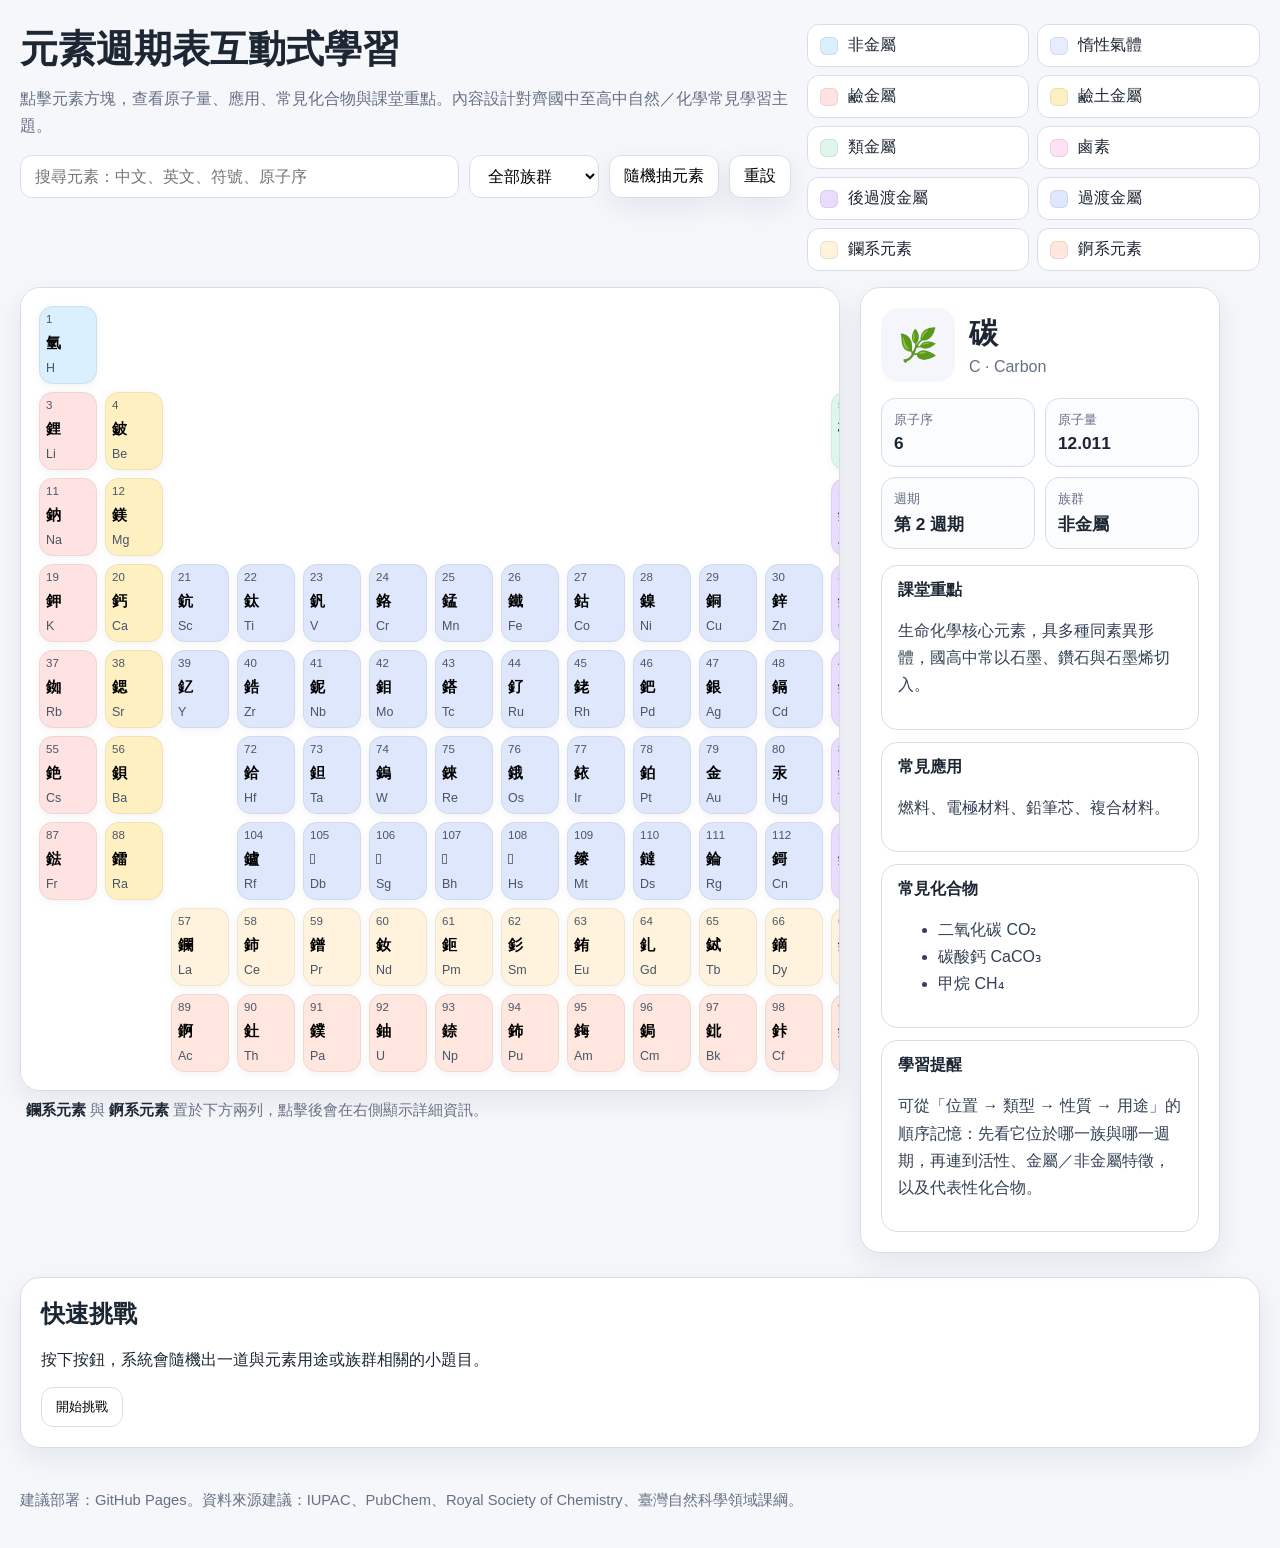
==== index.html @ eb1874a7 "Add files via upload" ====
<!DOCTYPE html>
<html lang="zh-Hant">
<head>
  <meta charset="UTF-8">
  <meta name="viewport" content="width=device-width, initial-scale=1.0">
  <title>元素週期表互動式學習</title>
  <link rel="stylesheet" href="style.css">
</head>
<body>
  <header class="hero">
    <div>
      <h1>元素週期表互動式學習</h1>
      <p>點擊元素方塊，查看原子量、應用、常見化合物與課堂重點。內容設計對齊國中至高中自然／化學常見學習主題。</p>
      <div class="toolbar">
        <input id="searchInput" type="search" placeholder="搜尋元素：中文、英文、符號、原子序">
        <select id="familyFilter">
          <option value="all">全部族群</option>
        </select>
        <button id="randomBtn">隨機抽元素</button>
        <button id="resetBtn">重設</button>
      </div>
    </div>
    <div class="legend" id="legend"></div>
  </header>

  <main class="layout">
    <section>
      <div class="table-wrap">
        <div class="table-grid" id="periodicTable"></div>
      </div>
      <div class="series-note">
        <span>鑭系元素</span> 與 <span>錒系元素</span> 置於下方兩列，點擊後會在右側顯示詳細資訊。
      </div>
    </section>

    <aside class="detail-panel" id="detailPanel">
      <div class="placeholder">
        <div class="placeholder-icon">🧪</div>
        <h2>請先點選一個元素</h2>
        <p>例如：碳、氧、鈉、鐵、銅、矽。</p>
      </div>
    </aside>
  </main>

  <section class="quiz-section">
    <div class="quiz-card">
      <h2>快速挑戰</h2>
      <p>按下按鈕，系統會隨機出一道與元素用途或族群相關的小題目。</p>
      <button id="quizBtn">開始挑戰</button>
      <div id="quizArea"></div>
    </div>
  </section>

  <footer class="footer">
    <p>建議部署：GitHub Pages。資料來源建議：IUPAC、PubChem、Royal Society of Chemistry、臺灣自然科學領域課綱。</p>
  </footer>

  <script src="data.js"></script>
  <script src="script.js"></script>
</body>
</html>
---- style.css ----
:root{
  --bg:#f5f7fb;
  --panel:#ffffff;
  --text:#1d2633;
  --muted:#667085;
  --line:#d8dee9;
  --shadow:0 10px 30px rgba(16,24,40,.08);
  --alkali:#ffe3e3;
  --alkaline:#fff0c2;
  --transition:#dfe7fd;
  --post:#eadcff;
  --metalloid:#dff7ea;
  --nonmetal:#daf0ff;
  --halogen:#ffe1f5;
  --noble:#e8ecff;
  --lanthanide:#fff3dd;
  --actinide:#ffe6de;
  --other:#eceff3;
}
*{box-sizing:border-box}
body{
  margin:0;
  font-family: "Noto Sans TC", "PingFang TC", "Microsoft JhengHei", sans-serif;
  background:var(--bg);
  color:var(--text);
}
.hero{
  padding:24px 20px 8px;
  max-width:1500px;
  margin:0 auto;
  display:grid;
  grid-template-columns:1.7fr 1fr;
  gap:16px;
}
h1{margin:0 0 10px;font-size:clamp(1.8rem,3vw,2.6rem)}
.hero p{margin:0;color:var(--muted);line-height:1.7}
.toolbar{
  display:flex; flex-wrap:wrap; gap:10px; margin-top:16px;
}
.toolbar input,.toolbar select,.toolbar button{
  border:1px solid var(--line);
  background:#fff;
  border-radius:12px;
  padding:10px 14px;
  font-size:0.98rem;
}
.toolbar input{min-width:280px; flex:1}
.toolbar button{
  cursor:pointer;
  box-shadow:var(--shadow);
}
.legend{
  display:grid;
  grid-template-columns:repeat(2,minmax(0,1fr));
  gap:8px;
  align-content:start;
}
.legend-item{
  border:1px solid var(--line);
  border-radius:12px;
  padding:10px 12px;
  display:flex;
  align-items:center;
  gap:10px;
  background:#fff;
}
.legend-color{
  width:18px;height:18px;border-radius:6px;border:1px solid rgba(0,0,0,.08);
}
.layout{
  max-width:1500px;
  margin:0 auto;
  padding:8px 20px 24px;
  display:grid;
  grid-template-columns:minmax(820px,1.7fr) minmax(320px,0.9fr);
  gap:20px;
  align-items:start;
}
.table-wrap{
  background:var(--panel);
  border:1px solid var(--line);
  border-radius:20px;
  box-shadow:var(--shadow);
  padding:18px;
  overflow:auto;
}
.table-grid{
  display:grid;
  grid-template-columns:repeat(18, minmax(58px,1fr));
  gap:8px;
  min-width:1120px;
}
.element{
  min-height:78px;
  border-radius:14px;
  border:1px solid rgba(0,0,0,.06);
  padding:6px 6px 8px;
  display:flex;
  flex-direction:column;
  justify-content:space-between;
  cursor:pointer;
  transition:transform .12s ease, box-shadow .12s ease, outline-color .12s;
  box-shadow:0 2px 8px rgba(16,24,40,.05);
}
.element:hover{transform:translateY(-2px); box-shadow:0 8px 20px rgba(16,24,40,.12)}
.element.active{outline:3px solid #222}
.element.hidden{display:none}
.number{font-size:.72rem; color:#4b5565}
.name{font-size:.94rem; font-weight:700; line-height:1.1}
.symbol{font-size:.78rem; color:#475467}
.empty-cell{visibility:hidden}
.series-note{
  font-size:.92rem;
  color:var(--muted);
  padding:10px 6px 0;
}
.series-note span{font-weight:700;color:var(--text)}
.detail-panel{
  background:var(--panel);
  border:1px solid var(--line);
  border-radius:20px;
  box-shadow:var(--shadow);
  padding:20px;
  min-height:760px;
  position:sticky;
  top:12px;
}
.placeholder{
  text-align:center;
  color:var(--muted);
  padding-top:90px;
}
.placeholder-icon{font-size:4rem}
.detail-head{
  display:flex; gap:14px; align-items:center; margin-bottom:16px;
}
.icon-badge{
  width:74px;height:74px;border-radius:18px;display:grid;place-items:center;font-size:2rem;background:#f4f6fb
}
.title-wrap h2{margin:0;font-size:1.8rem}
.subline{color:var(--muted); margin-top:4px}
.stats{
  display:grid; grid-template-columns:repeat(2,minmax(0,1fr)); gap:10px; margin:16px 0;
}
.stat{
  border:1px solid var(--line);
  border-radius:14px;
  padding:12px;
  background:#fbfcfe;
}
.stat-label{font-size:.82rem; color:var(--muted)}
.stat-value{font-size:1.08rem; font-weight:700; margin-top:4px}
.section-card{
  border:1px solid var(--line);
  border-radius:16px;
  padding:14px 16px;
  margin-top:12px;
  background:#fff;
}
.section-card h3{
  margin:0 0 8px; font-size:1rem;
}
.section-card p,.section-card li{
  line-height:1.7; color:#344054;
}
.quiz-section{max-width:1500px;margin:0 auto;padding:0 20px 28px}
.quiz-card{
  background:#fff;border:1px solid var(--line);border-radius:20px;box-shadow:var(--shadow);padding:20px;
}
.quiz-card h2{margin-top:0}
.quiz-card button{
  border:1px solid var(--line);
  background:#fff;
  border-radius:12px;
  padding:10px 14px;
  cursor:pointer;
}
.quiz-box{
  margin-top:16px;
  padding:16px;
  border:1px dashed var(--line);
  border-radius:16px;
  background:#fbfcff;
}
.quiz-options{display:grid;gap:10px;margin-top:12px}
.quiz-options button{text-align:left}
.quiz-result{margin-top:12px;font-weight:700}
.footer{
  max-width:1500px;
  margin:0 auto;
  padding:0 20px 24px;
  color:var(--muted);
  font-size:.92rem;
}
.alkali{background:var(--alkali)}
.alkaline{background:var(--alkaline)}
.transition{background:var(--transition)}
.post{background:var(--post)}
.metalloid{background:var(--metalloid)}
.nonmetal{background:var(--nonmetal)}
.halogen{background:var(--halogen)}
.noble{background:var(--noble)}
.lanthanide{background:var(--lanthanide)}
.actinide{background:var(--actinide)}
.other{background:var(--other)}

@media (max-width: 1120px){
  .hero,.layout{grid-template-columns:1fr}
  .detail-panel{position:static; min-height:auto}
  .legend{grid-template-columns:repeat(3,minmax(0,1fr))}
}
@media (max-width: 720px){
  .legend{grid-template-columns:repeat(2,minmax(0,1fr))}
  .toolbar input{min-width:100%}
}
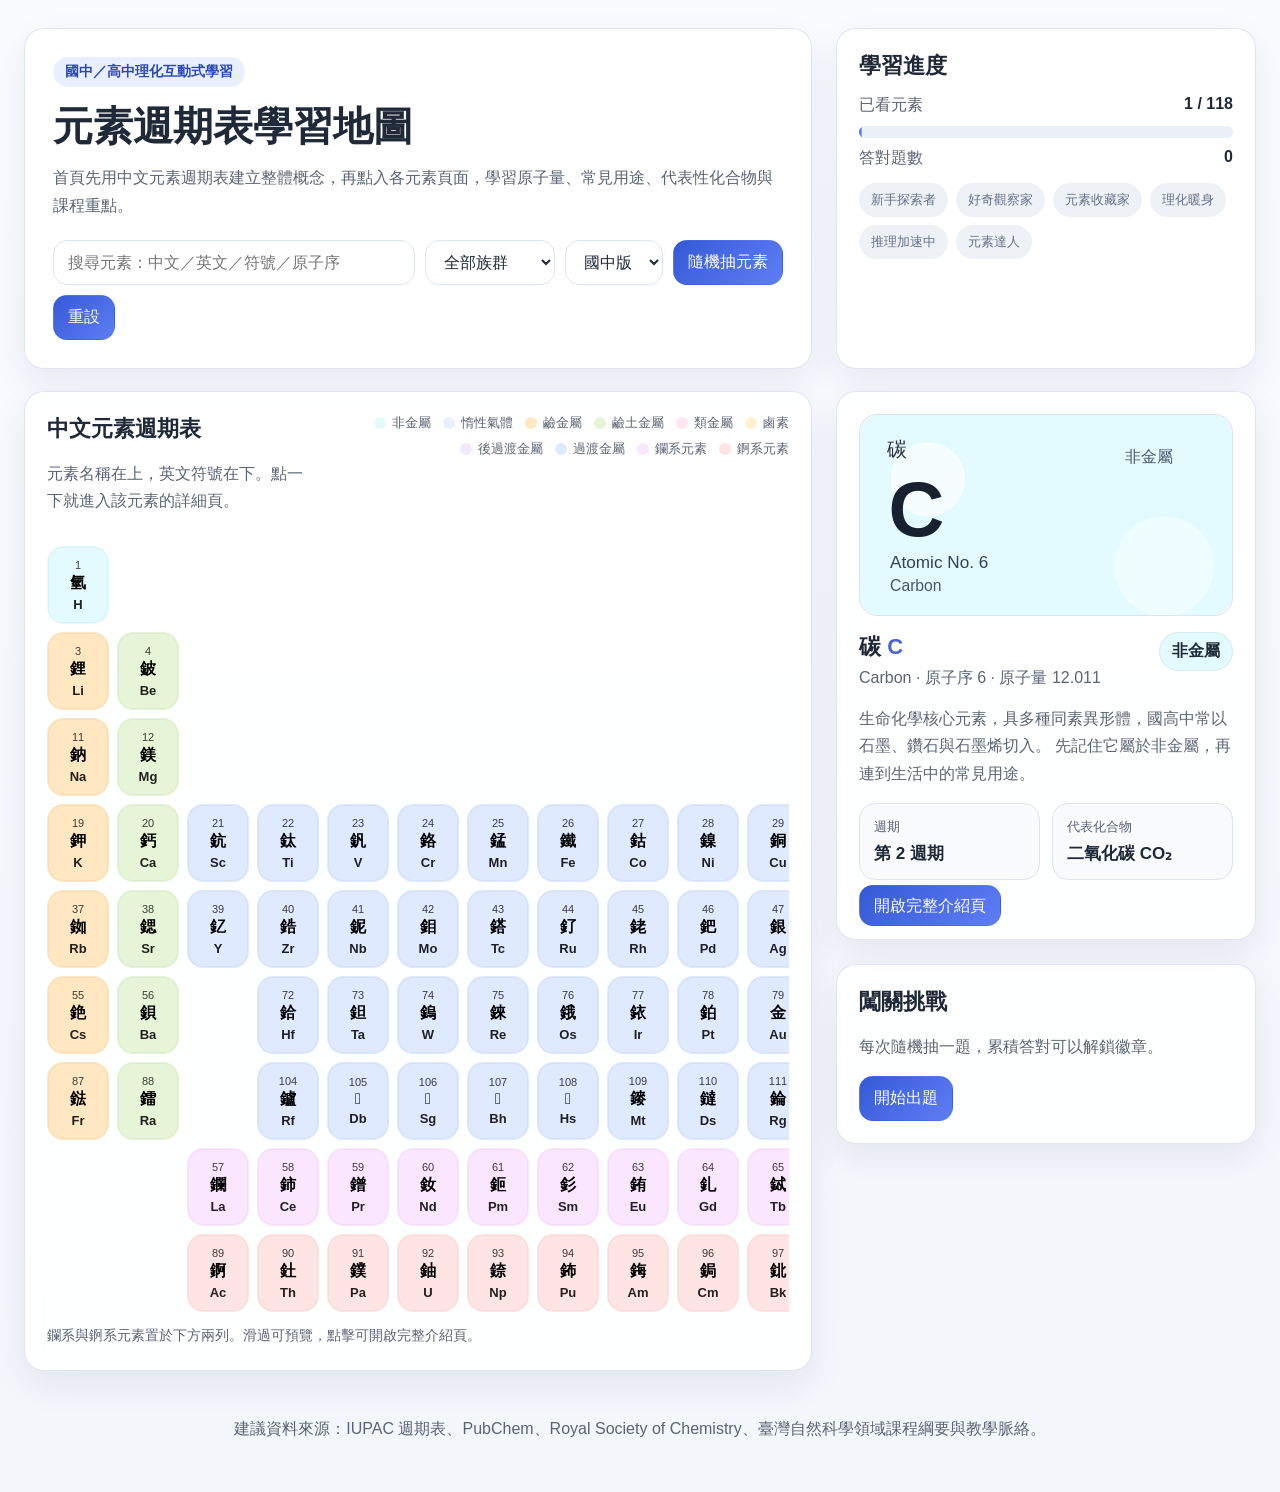
==== commit db6dce1b: "Add files via upload" ====
--- a/index.html
+++ b/index.html
@@ -3,56 +3,70 @@
 <head>
   <meta charset="UTF-8">
   <meta name="viewport" content="width=device-width, initial-scale=1.0">
-  <title>元素週期表互動式學習</title>
+  <title>元素週期表互動式學習｜GitHub Pages</title>
   <link rel="stylesheet" href="style.css">
 </head>
 <body>
   <header class="hero">
-    <div>
-      <h1>元素週期表互動式學習</h1>
-      <p>點擊元素方塊，查看原子量、應用、常見化合物與課堂重點。內容設計對齊國中至高中自然／化學常見學習主題。</p>
+    <div class="hero-copy">
+      <div class="hero-kicker">國中／高中理化互動式學習</div>
+      <h1>元素週期表學習地圖</h1>
+      <p>首頁先用中文元素週期表建立整體概念，再點入各元素頁面，學習原子量、常見用途、代表性化合物與課程重點。</p>
       <div class="toolbar">
-        <input id="searchInput" type="search" placeholder="搜尋元素：中文、英文、符號、原子序">
-        <select id="familyFilter">
-          <option value="all">全部族群</option>
+        <input id="searchInput" type="search" placeholder="搜尋元素：中文／英文／符號／原子序">
+        <select id="familyFilter"><option value="all">全部族群</option></select>
+        <select id="modeSwitch" aria-label="學習模式切換">
+          <option value="junior">國中版</option>
+          <option value="senior">高中版</option>
         </select>
         <button id="randomBtn">隨機抽元素</button>
         <button id="resetBtn">重設</button>
       </div>
     </div>
-    <div class="legend" id="legend"></div>
+    <div class="dashboard-card">
+      <h2>學習進度</h2>
+      <div class="progress-stat"><span>已看元素</span><strong id="viewedCount">0 / 118</strong></div>
+      <div class="progress-bar"><span id="viewBar"></span></div>
+      <div class="progress-stat"><span>答對題數</span><strong id="quizScore">0</strong></div>
+      <div class="badge-wrap" id="badgeWrap"></div>
+    </div>
   </header>
 
-  <main class="layout">
-    <section>
+  <main class="layout-home">
+    <section class="table-panel card">
+      <div class="section-head">
+        <div>
+          <h2>中文元素週期表</h2>
+          <p>元素名稱在上，英文符號在下。點一下就進入該元素的詳細頁。</p>
+        </div>
+        <div class="legend" id="legend"></div>
+      </div>
       <div class="table-wrap">
         <div class="table-grid" id="periodicTable"></div>
       </div>
-      <div class="series-note">
-        <span>鑭系元素</span> 與 <span>錒系元素</span> 置於下方兩列，點擊後會在右側顯示詳細資訊。
-      </div>
+      <div class="series-note">鑭系與錒系元素置於下方兩列。滑過可預覽，點擊可開啟完整介紹頁。</div>
     </section>
 
-    <aside class="detail-panel" id="detailPanel">
-      <div class="placeholder">
-        <div class="placeholder-icon">🧪</div>
-        <h2>請先點選一個元素</h2>
-        <p>例如：碳、氧、鈉、鐵、銅、矽。</p>
-      </div>
+    <aside class="side-panel">
+      <section class="card preview-card" id="previewCard">
+        <div class="placeholder">
+          <div class="placeholder-icon">🧪</div>
+          <h2>先選一個元素吧</h2>
+          <p>例如：氫、碳、氧、鈉、矽、鐵、銅。</p>
+        </div>
+      </section>
+
+      <section class="card quiz-card">
+        <h2>闖關挑戰</h2>
+        <p>每次隨機抽一題，累積答對可以解鎖徽章。</p>
+        <button id="quizBtn">開始出題</button>
+        <div id="quizArea"></div>
+      </section>
     </aside>
   </main>
 
-  <section class="quiz-section">
-    <div class="quiz-card">
-      <h2>快速挑戰</h2>
-      <p>按下按鈕，系統會隨機出一道與元素用途或族群相關的小題目。</p>
-      <button id="quizBtn">開始挑戰</button>
-      <div id="quizArea"></div>
-    </div>
-  </section>
-
   <footer class="footer">
-    <p>建議部署：GitHub Pages。資料來源建議：IUPAC、PubChem、Royal Society of Chemistry、臺灣自然科學領域課綱。</p>
+    <p>建議資料來源：IUPAC 週期表、PubChem、Royal Society of Chemistry、臺灣自然科學領域課程綱要與教學脈絡。</p>
   </footer>
 
   <script src="data.js"></script>
--- a/style.css
+++ b/style.css
@@ -1,216 +1,144 @@
 
-:root{
-  --bg:#f5f7fb;
-  --panel:#ffffff;
-  --text:#1d2633;
-  --muted:#667085;
-  --line:#d8dee9;
-  --shadow:0 10px 30px rgba(16,24,40,.08);
-  --alkali:#ffe3e3;
-  --alkaline:#fff0c2;
-  --transition:#dfe7fd;
-  --post:#eadcff;
-  --metalloid:#dff7ea;
-  --nonmetal:#daf0ff;
-  --halogen:#ffe1f5;
-  --noble:#e8ecff;
-  --lanthanide:#fff3dd;
-  --actinide:#ffe6de;
-  --other:#eceff3;
+:root {
+  --bg: #f6f8fc;
+  --surface: #ffffff;
+  --text: #1f2937;
+  --muted: #5b6474;
+  --line: #dde3ef;
+  --shadow: 0 14px 35px rgba(27, 39, 71, 0.08);
+  --radius: 20px;
 }
-*{box-sizing:border-box}
-body{
-  margin:0;
+* { box-sizing: border-box; }
+body {
+  margin: 0;
   font-family: "Noto Sans TC", "PingFang TC", "Microsoft JhengHei", sans-serif;
-  background:var(--bg);
-  color:var(--text);
+  color: var(--text);
+  background: linear-gradient(180deg, #f9fbff 0%, #f3f6fb 100%);
 }
-.hero{
-  padding:24px 20px 8px;
-  max-width:1500px;
-  margin:0 auto;
-  display:grid;
-  grid-template-columns:1.7fr 1fr;
-  gap:16px;
+a { color: inherit; text-decoration: none; }
+button, input, select { font: inherit; }
+button { cursor: pointer; }
+.hero, .detail-topbar, .detail-page { max-width: 1500px; margin: 0 auto; }
+.hero {
+  display: grid;
+  grid-template-columns: minmax(0, 1.6fr) minmax(280px, 420px);
+  gap: 24px;
+  padding: 28px 24px 10px;
 }
-h1{margin:0 0 10px;font-size:clamp(1.8rem,3vw,2.6rem)}
-.hero p{margin:0;color:var(--muted);line-height:1.7}
-.toolbar{
-  display:flex; flex-wrap:wrap; gap:10px; margin-top:16px;
+.hero-copy, .dashboard-card, .card {
+  background: rgba(255,255,255,0.9);
+  backdrop-filter: blur(8px);
+  border: 1px solid rgba(221,227,239,0.9);
+  border-radius: var(--radius);
+  box-shadow: var(--shadow);
 }
-.toolbar input,.toolbar select,.toolbar button{
-  border:1px solid var(--line);
-  background:#fff;
-  border-radius:12px;
-  padding:10px 14px;
-  font-size:0.98rem;
+.hero-copy { padding: 28px; }
+.hero-kicker {
+  display: inline-block; padding: 6px 12px; border-radius: 999px; background: #e9efff; color: #2949b7; font-weight: 700; font-size: 14px;
 }
-.toolbar input{min-width:280px; flex:1}
-.toolbar button{
-  cursor:pointer;
-  box-shadow:var(--shadow);
+h1 { margin: 12px 0 10px; font-size: 40px; }
+.hero p { margin: 0; color: var(--muted); line-height: 1.75; }
+.toolbar {
+  margin-top: 20px; display: flex; flex-wrap: wrap; gap: 10px;
 }
-.legend{
-  display:grid;
-  grid-template-columns:repeat(2,minmax(0,1fr));
-  gap:8px;
-  align-content:start;
+.toolbar input, .toolbar select, .toolbar button, .mode-btn, .nav-btn, .detail-link, .back-link, #quizBtn {
+  border-radius: 14px; border: 1px solid var(--line); background: #fff; color: var(--text); padding: 11px 14px;
 }
-.legend-item{
-  border:1px solid var(--line);
-  border-radius:12px;
-  padding:10px 12px;
-  display:flex;
-  align-items:center;
-  gap:10px;
-  background:#fff;
+.toolbar input { min-width: 260px; flex: 1 1 320px; }
+.toolbar button, #quizBtn, .detail-link, .nav-btn, .mode-btn.active, .back-link {
+  background: linear-gradient(135deg, #3559d6, #5f7ef5);
+  color: #fff; border-color: transparent;
 }
-.legend-color{
-  width:18px;height:18px;border-radius:6px;border:1px solid rgba(0,0,0,.08);
+.dashboard-card { padding: 22px; }
+.dashboard-card h2, .card h2 { margin: 0 0 14px; font-size: 22px; }
+.progress-stat { display: flex; justify-content: space-between; margin: 10px 0; color: var(--muted); }
+.progress-stat strong { color: var(--text); }
+.progress-bar { height: 12px; background: #ebeff7; border-radius: 999px; overflow: hidden; }
+.progress-bar span { display: block; height: 100%; width: 0; background: linear-gradient(90deg, #3559d6, #7ab7ff); }
+.badge-wrap { display: flex; flex-wrap: wrap; gap: 8px; margin-top: 14px; }
+.badge { padding: 8px 12px; font-size: 13px; border-radius: 999px; background: #eef2f7; color: #667085; }
+.badge.on { background: #dff4e3; color: #1b6f3e; font-weight: 700; }
+
+.layout-home {
+  max-width: 1500px; margin: 0 auto; padding: 12px 24px 24px; display: grid; grid-template-columns: minmax(0, 1.7fr) minmax(300px, 420px); gap: 24px;
 }
-.layout{
-  max-width:1500px;
-  margin:0 auto;
-  padding:8px 20px 24px;
-  display:grid;
-  grid-template-columns:minmax(820px,1.7fr) minmax(320px,0.9fr);
-  gap:20px;
-  align-items:start;
+.card { padding: 22px; }
+.section-head { display: flex; justify-content: space-between; gap: 16px; align-items: flex-start; }
+.section-head p, .series-note, .quiz-card p, .preview-text { color: var(--muted); line-height: 1.7; }
+.legend { display: flex; flex-wrap: wrap; gap: 8px 12px; justify-content: flex-end; }
+.legend-item { display: inline-flex; align-items: center; gap: 6px; font-size: 13px; color: var(--muted); }
+.legend-color { width: 12px; height: 12px; border-radius: 999px; display: inline-block; }
+.table-wrap { margin-top: 16px; overflow: auto; }
+.table-grid {
+  display: grid; grid-template-columns: repeat(18, minmax(62px, 1fr)); gap: 8px; min-width: 1200px;
 }
-.table-wrap{
-  background:var(--panel);
-  border:1px solid var(--line);
-  border-radius:20px;
-  box-shadow:var(--shadow);
-  padding:18px;
-  overflow:auto;
+.element, .empty-cell {
+  min-height: 78px; border-radius: 16px; border: 1px solid transparent;
 }
-.table-grid{
-  display:grid;
-  grid-template-columns:repeat(18, minmax(58px,1fr));
-  gap:8px;
-  min-width:1120px;
+.element {
+  padding: 8px 6px; text-align: center; transition: transform .18s ease, box-shadow .18s ease, opacity .18s ease; box-shadow: inset 0 0 0 1px rgba(0,0,0,0.04);
 }
-.element{
-  min-height:78px;
-  border-radius:14px;
-  border:1px solid rgba(0,0,0,.06);
-  padding:6px 6px 8px;
-  display:flex;
-  flex-direction:column;
-  justify-content:space-between;
-  cursor:pointer;
-  transition:transform .12s ease, box-shadow .12s ease, outline-color .12s;
-  box-shadow:0 2px 8px rgba(16,24,40,.05);
+.element:hover { transform: translateY(-3px); box-shadow: 0 12px 22px rgba(30, 41, 59, 0.12); }
+.element.hidden { opacity: 0.2; }
+.element .number { font-size: 11px; opacity: 0.75; }
+.element .name { font-size: 16px; font-weight: 800; margin-top: 2px; }
+.element .symbol { font-size: 13px; margin-top: 3px; font-weight: 600; opacity: 0.86; }
+.empty-cell { background: transparent; }
+.series-note { margin-top: 12px; font-size: 14px; }
+.side-panel { display: grid; gap: 24px; align-content: start; }
+.placeholder { min-height: 250px; display: grid; place-items: center; text-align: center; color: var(--muted); }
+.placeholder-icon { font-size: 46px; }
+.preview-media img, .detail-media img { width: 100%; display: block; border-radius: 18px; border: 1px solid var(--line); background: #f6f7fb; }
+.preview-head, .detail-title-row { display: flex; justify-content: space-between; gap: 14px; align-items: flex-start; margin-top: 16px; }
+.preview-head h2, .detail-title-row h1 { margin: 0; }
+.preview-head h2 span, .detail-title-row h1 span { color: #4862dd; }
+.preview-head p, .detail-title-row p { color: var(--muted); margin: 6px 0 0; }
+.mini-stats { display: grid; grid-template-columns: 1fr 1fr; gap: 12px; margin: 16px 0; }
+.mini-stats div, .stat-card { border-radius: 16px; padding: 14px; background: #f8fafc; border: 1px solid var(--line); }
+.mini-stats span, .stat-card span { display: block; font-size: 13px; color: var(--muted); }
+.mini-stats strong, .stat-card strong { display: block; margin-top: 6px; font-size: 17px; }
+.chip { display: inline-flex; align-items: center; border-radius: 999px; padding: 8px 12px; font-weight: 700; border: 1px solid rgba(0,0,0,0.06); }
+.quiz-box { margin-top: 14px; padding: 16px; background: #f8fbff; border-radius: 18px; border: 1px solid var(--line); }
+.quiz-options { display: grid; gap: 10px; margin-top: 12px; }
+.quiz-options button { padding: 12px 14px; border-radius: 14px; border: 1px solid var(--line); background: #fff; text-align: left; }
+.quiz-result { margin-top: 12px; font-weight: 700; }
+.quiz-result.ok { color: #137a3d; }
+.quiz-result.bad { color: #b42318; }
+.footer { text-align: center; color: var(--muted); padding: 8px 24px 36px; }
+
+.detail-page-body { min-height: 100vh; }
+.detail-topbar { padding: 24px 24px 12px; display: flex; justify-content: space-between; gap: 18px; align-items: center; }
+.mode-toggle { display: flex; gap: 10px; }
+.mode-btn { color: var(--text); background: #fff; }
+.detail-page { padding: 0 24px 28px; }
+.detail-hero { display: grid; grid-template-columns: minmax(0, 1.15fr) minmax(300px, 1fr); gap: 24px; }
+.detail-main { display: flex; flex-direction: column; justify-content: center; }
+.stats-grid { display: grid; grid-template-columns: repeat(2, minmax(0, 1fr)); gap: 14px; margin-top: 18px; }
+.detail-grid { display: grid; grid-template-columns: repeat(2, minmax(0, 1fr)); gap: 24px; margin-top: 24px; }
+.compound-list { padding-left: 20px; line-height: 1.9; color: var(--muted); }
+.nav-card { margin-top: 24px; }
+.nav-buttons { display: flex; gap: 12px; flex-wrap: wrap; }
+
+.alkali { background: #ffe7c2; }
+.alkaline { background: #e6f4d7; }
+.transition { background: #dfe9ff; }
+.post { background: #f1e8ff; }
+.metalloid { background: #ffe6f0; }
+.nonmetal { background: #e3fbff; }
+.halogen { background: #fff0cf; }
+.noble { background: #e9f0ff; }
+.lanthanide { background: #fbe6ff; }
+.actinide { background: #ffe4e4; }
+.other { background: #ececec; }
+
+@media (max-width: 1180px) {
+  .hero, .layout-home, .detail-hero, .detail-grid { grid-template-columns: 1fr; }
 }
-.element:hover{transform:translateY(-2px); box-shadow:0 8px 20px rgba(16,24,40,.12)}
-.element.active{outline:3px solid #222}
-.element.hidden{display:none}
-.number{font-size:.72rem; color:#4b5565}
-.name{font-size:.94rem; font-weight:700; line-height:1.1}
-.symbol{font-size:.78rem; color:#475467}
-.empty-cell{visibility:hidden}
-.series-note{
-  font-size:.92rem;
-  color:var(--muted);
-  padding:10px 6px 0;
+@media (max-width: 760px) {
+  h1 { font-size: 32px; }
+  .hero, .layout-home, .detail-topbar, .detail-page { padding-left: 14px; padding-right: 14px; }
+  .section-head, .detail-title-row, .detail-topbar { flex-direction: column; }
+  .stats-grid, .detail-grid, .mini-stats { grid-template-columns: 1fr; }
+  .toolbar { flex-direction: column; }
+  .toolbar input { min-width: 0; }
 }
-.series-note span{font-weight:700;color:var(--text)}
-.detail-panel{
-  background:var(--panel);
-  border:1px solid var(--line);
-  border-radius:20px;
-  box-shadow:var(--shadow);
-  padding:20px;
-  min-height:760px;
-  position:sticky;
-  top:12px;
-}
-.placeholder{
-  text-align:center;
-  color:var(--muted);
-  padding-top:90px;
-}
-.placeholder-icon{font-size:4rem}
-.detail-head{
-  display:flex; gap:14px; align-items:center; margin-bottom:16px;
-}
-.icon-badge{
-  width:74px;height:74px;border-radius:18px;display:grid;place-items:center;font-size:2rem;background:#f4f6fb
-}
-.title-wrap h2{margin:0;font-size:1.8rem}
-.subline{color:var(--muted); margin-top:4px}
-.stats{
-  display:grid; grid-template-columns:repeat(2,minmax(0,1fr)); gap:10px; margin:16px 0;
-}
-.stat{
-  border:1px solid var(--line);
-  border-radius:14px;
-  padding:12px;
-  background:#fbfcfe;
-}
-.stat-label{font-size:.82rem; color:var(--muted)}
-.stat-value{font-size:1.08rem; font-weight:700; margin-top:4px}
-.section-card{
-  border:1px solid var(--line);
-  border-radius:16px;
-  padding:14px 16px;
-  margin-top:12px;
-  background:#fff;
-}
-.section-card h3{
-  margin:0 0 8px; font-size:1rem;
-}
-.section-card p,.section-card li{
-  line-height:1.7; color:#344054;
-}
-.quiz-section{max-width:1500px;margin:0 auto;padding:0 20px 28px}
-.quiz-card{
-  background:#fff;border:1px solid var(--line);border-radius:20px;box-shadow:var(--shadow);padding:20px;
-}
-.quiz-card h2{margin-top:0}
-.quiz-card button{
-  border:1px solid var(--line);
-  background:#fff;
-  border-radius:12px;
-  padding:10px 14px;
-  cursor:pointer;
-}
-.quiz-box{
-  margin-top:16px;
-  padding:16px;
-  border:1px dashed var(--line);
-  border-radius:16px;
-  background:#fbfcff;
-}
-.quiz-options{display:grid;gap:10px;margin-top:12px}
-.quiz-options button{text-align:left}
-.quiz-result{margin-top:12px;font-weight:700}
-.footer{
-  max-width:1500px;
-  margin:0 auto;
-  padding:0 20px 24px;
-  color:var(--muted);
-  font-size:.92rem;
-}
-.alkali{background:var(--alkali)}
-.alkaline{background:var(--alkaline)}
-.transition{background:var(--transition)}
-.post{background:var(--post)}
-.metalloid{background:var(--metalloid)}
-.nonmetal{background:var(--nonmetal)}
-.halogen{background:var(--halogen)}
-.noble{background:var(--noble)}
-.lanthanide{background:var(--lanthanide)}
-.actinide{background:var(--actinide)}
-.other{background:var(--other)}
-
-@media (max-width: 1120px){
-  .hero,.layout{grid-template-columns:1fr}
-  .detail-panel{position:static; min-height:auto}
-  .legend{grid-template-columns:repeat(3,minmax(0,1fr))}
-}
-@media (max-width: 720px){
-  .legend{grid-template-columns:repeat(2,minmax(0,1fr))}
-  .toolbar input{min-width:100%}
-}
